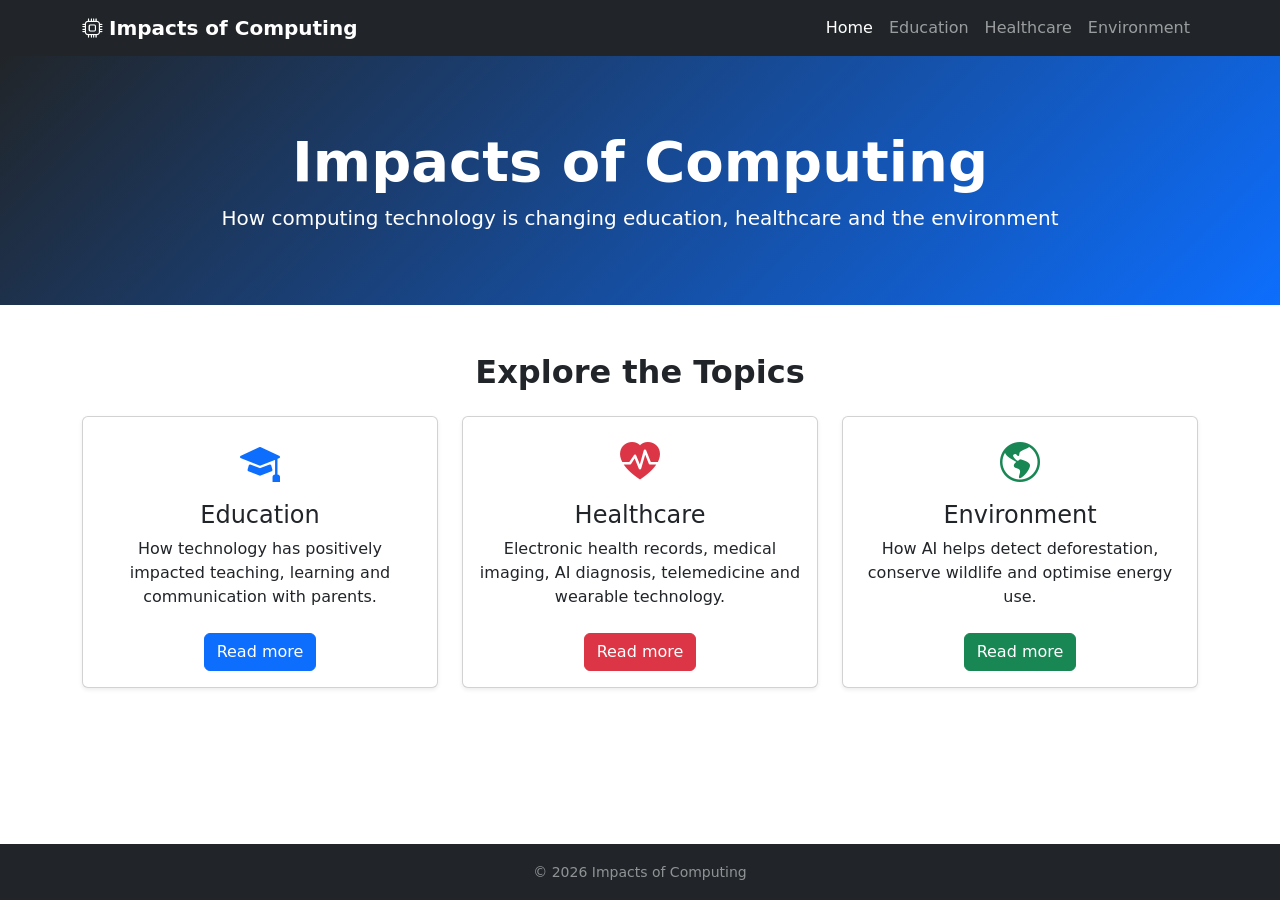
==== index.html @ 34c417ce "add index html" ====
<!DOCTYPE html>
<html lang="en">
<head>
  <meta charset="UTF-8">
  <meta name="viewport" content="width=device-width, initial-scale=1">
  <title>Impacts of Computing</title>
  <link href="https://cdn.jsdelivr.net/npm/bootstrap@5.3.3/dist/css/bootstrap.min.css" rel="stylesheet">
  <link href="https://cdn.jsdelivr.net/npm/bootstrap-icons@1.11.3/font/bootstrap-icons.min.css" rel="stylesheet">
  <link href="css/style.css" rel="stylesheet">
</head>
<body>

  <!-- Navigation -->
  <nav class="navbar navbar-expand-lg navbar-dark bg-dark sticky-top">
    <div class="container">
      <a class="navbar-brand fw-bold" href="index.html">
        <i class="bi bi-cpu"></i> Impacts of Computing
      </a>
      <button class="navbar-toggler" type="button" data-bs-toggle="collapse" data-bs-target="#mainNav"
        aria-controls="mainNav" aria-expanded="false" aria-label="Toggle navigation">
        <span class="navbar-toggler-icon"></span>
      </button>
      <div class="collapse navbar-collapse" id="mainNav">
        <ul class="navbar-nav ms-auto">
          <li class="nav-item"><a class="nav-link active" aria-current="page" href="index.html">Home</a></li>
          <li class="nav-item"><a class="nav-link" href="Impacts%20on%20Education.html">Education</a></li>
          <li class="nav-item"><a class="nav-link" href="ImpactsOnHealthcare.html">Healthcare</a></li>
          <li class="nav-item"><a class="nav-link" href="environment.html">Environment</a></li>
        </ul>
      </div>
    </div>
  </nav>

  <!-- Hero -->
  <header class="hero text-white text-center py-5">
    <div class="container py-4">
      <h1 class="display-4 fw-bold">Impacts of Computing</h1>
      <p class="lead mb-0">How computing technology is changing education, healthcare and the environment</p>
    </div>
  </header>

  <main>

    <!-- Topics -->
    <section class="py-5">
      <div class="container">
        <h2 class="fw-bold text-center mb-4">Explore the Topics</h2>
        <div class="row g-4">

          <div class="col-md-4">
            <div class="card card-hover h-100 shadow-sm text-center">
              <div class="card-body">
                <i class="bi bi-mortarboard-fill topic-icon text-primary"></i>
                <h3 class="h4 card-title mt-2">Education</h3>
                <p class="card-text">How technology has positively impacted teaching, learning and communication with parents.</p>
              </div>
              <div class="card-footer bg-transparent border-0 pb-3">
                <a href="Impacts%20on%20Education.html" class="btn btn-primary">Read more</a>
              </div>
            </div>
          </div>

          <div class="col-md-4">
            <div class="card card-hover h-100 shadow-sm text-center">
              <div class="card-body">
                <i class="bi bi-heart-pulse-fill topic-icon text-danger"></i>
                <h3 class="h4 card-title mt-2">Healthcare</h3>
                <p class="card-text">Electronic health records, medical imaging, AI diagnosis, telemedicine and wearable technology.</p>
              </div>
              <div class="card-footer bg-transparent border-0 pb-3">
                <a href="ImpactsOnHealthcare.html" class="btn btn-danger">Read more</a>
              </div>
            </div>
          </div>

          <div class="col-md-4">
            <div class="card card-hover h-100 shadow-sm text-center">
              <div class="card-body">
                <i class="bi bi-globe-americas topic-icon text-success"></i>
                <h3 class="h4 card-title mt-2">Environment</h3>
                <p class="card-text">How AI helps detect deforestation, conserve wildlife and optimise energy use.</p>
              </div>
              <div class="card-footer bg-transparent border-0 pb-3">
                <a href="environment.html" class="btn btn-success">Read more</a>
              </div>
            </div>
          </div>

        </div>
      </div>
    </section>

  </main>

  <!-- Footer -->
  <footer class="bg-dark text-white-50 text-center py-3">
    <small>&copy; 2026 Impacts of Computing</small>
  </footer>

  <script src="https://cdn.jsdelivr.net/npm/bootstrap@5.3.3/dist/js/bootstrap.bundle.min.js"></script>
</body>
</html>
---- css/style.css ----
/* Common styles shared by all pages. Load after Bootstrap. */

:root {
  --site-dark: #212529;
  --site-primary: #0d6efd;
  /* Pages can override this to give their hero a different colour */
  --hero-gradient: linear-gradient(135deg, var(--site-dark) 0%, var(--site-primary) 100%);
}

/* Keep anchor targets visible below the sticky navbar */
html {
  scroll-padding-top: 70px;
}

body {
  display: flex;
  flex-direction: column;
  min-height: 100vh;
}

main {
  flex: 1;
}

/* Hero header */
.hero {
  background: var(--hero-gradient);
}

/* Large icons used on cards and sections */
.topic-icon,
.section-icon {
  font-size: 2.5rem;
}

.author-icon {
  font-size: 3.5rem;
}

/* Cards lift slightly on hover */
.card-hover {
  transition: transform 0.2s ease, box-shadow 0.2s ease;
}

.card-hover:hover {
  transform: translateY(-4px);
  box-shadow: 0 0.5rem 1rem rgba(0, 0, 0, 0.15) !important;
}
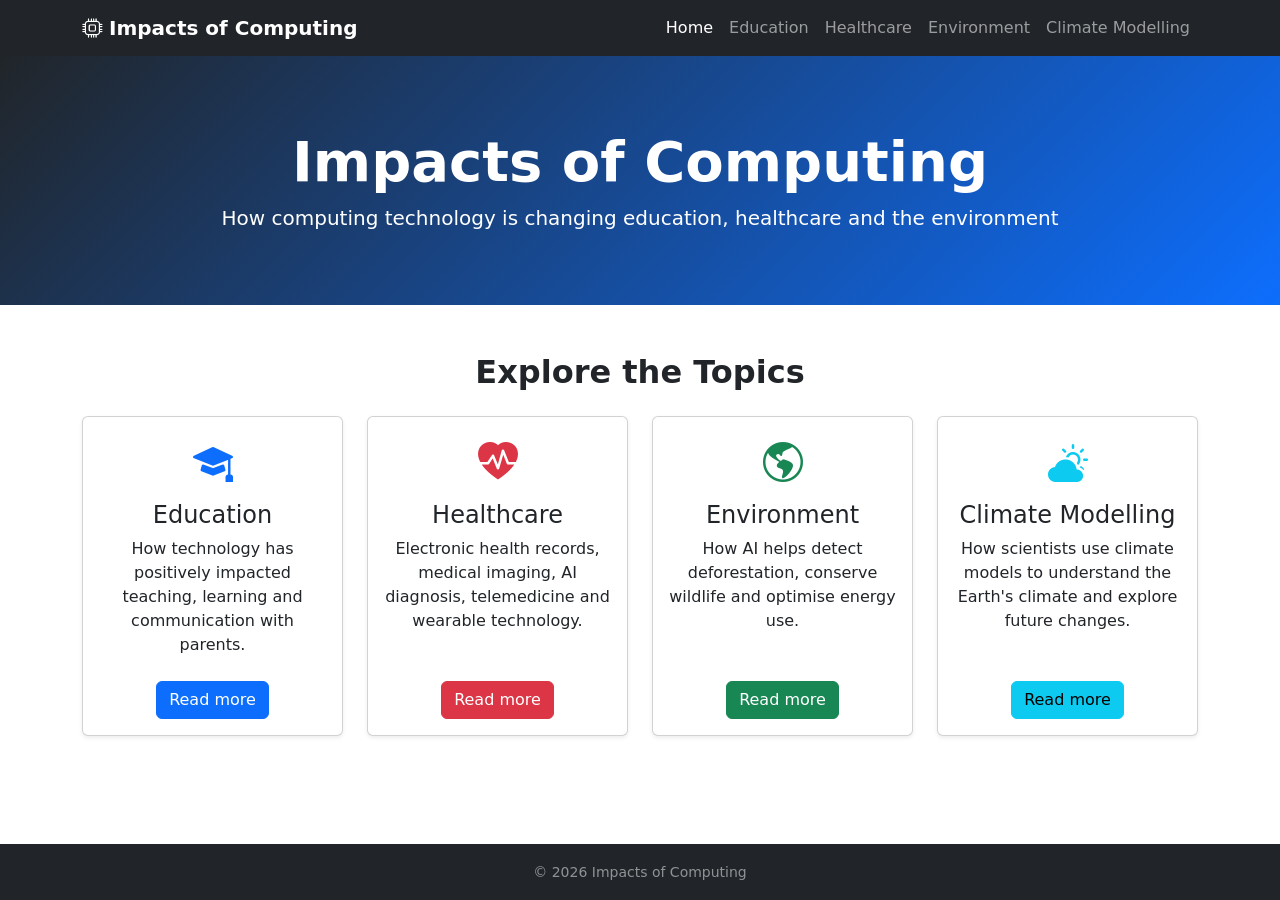
==== commit 88c50b7f: "updated index + navbar" ====
--- a/index.html
+++ b/index.html
@@ -26,6 +26,7 @@
           <li class="nav-item"><a class="nav-link" href="Impacts%20on%20Education.html">Education</a></li>
           <li class="nav-item"><a class="nav-link" href="ImpactsOnHealthcare.html">Healthcare</a></li>
           <li class="nav-item"><a class="nav-link" href="environment.html">Environment</a></li>
+          <li class="nav-item"><a class="nav-link" href="Climate%20Modelling.html">Climate Modelling</a></li>
         </ul>
       </div>
     </div>
@@ -47,7 +48,7 @@
         <h2 class="fw-bold text-center mb-4">Explore the Topics</h2>
         <div class="row g-4">
 
-          <div class="col-md-4">
+          <div class="col-md-6 col-lg-3">
             <div class="card card-hover h-100 shadow-sm text-center">
               <div class="card-body">
                 <i class="bi bi-mortarboard-fill topic-icon text-primary"></i>
@@ -60,7 +61,7 @@
             </div>
           </div>
 
-          <div class="col-md-4">
+          <div class="col-md-6 col-lg-3">
             <div class="card card-hover h-100 shadow-sm text-center">
               <div class="card-body">
                 <i class="bi bi-heart-pulse-fill topic-icon text-danger"></i>
@@ -73,7 +74,7 @@
             </div>
           </div>
 
-          <div class="col-md-4">
+          <div class="col-md-6 col-lg-3">
             <div class="card card-hover h-100 shadow-sm text-center">
               <div class="card-body">
                 <i class="bi bi-globe-americas topic-icon text-success"></i>
@@ -85,6 +86,21 @@
               </div>
             </div>
           </div>
+
+          <div class="col-md-6 col-lg-3">
+            <div class="card card-hover h-100 shadow-sm text-center">
+              <div class="card-body">
+                <i class="bi bi-cloud-sun-fill topic-icon text-info"></i>
+                <h3 class="h4 card-title mt-2">Climate Modelling</h3>
+                <p class="card-text">How scientists use climate models to understand the Earth's climate and explore future changes.</p>
+              </div>
+              <div class="card-footer bg-transparent border-0 pb-3">
+                <a href="Climate%20Modelling.html" class="btn btn-info">Read more</a>
+              </div>
+            </div>
+          </div>
+
+
 
         </div>
       </div>
